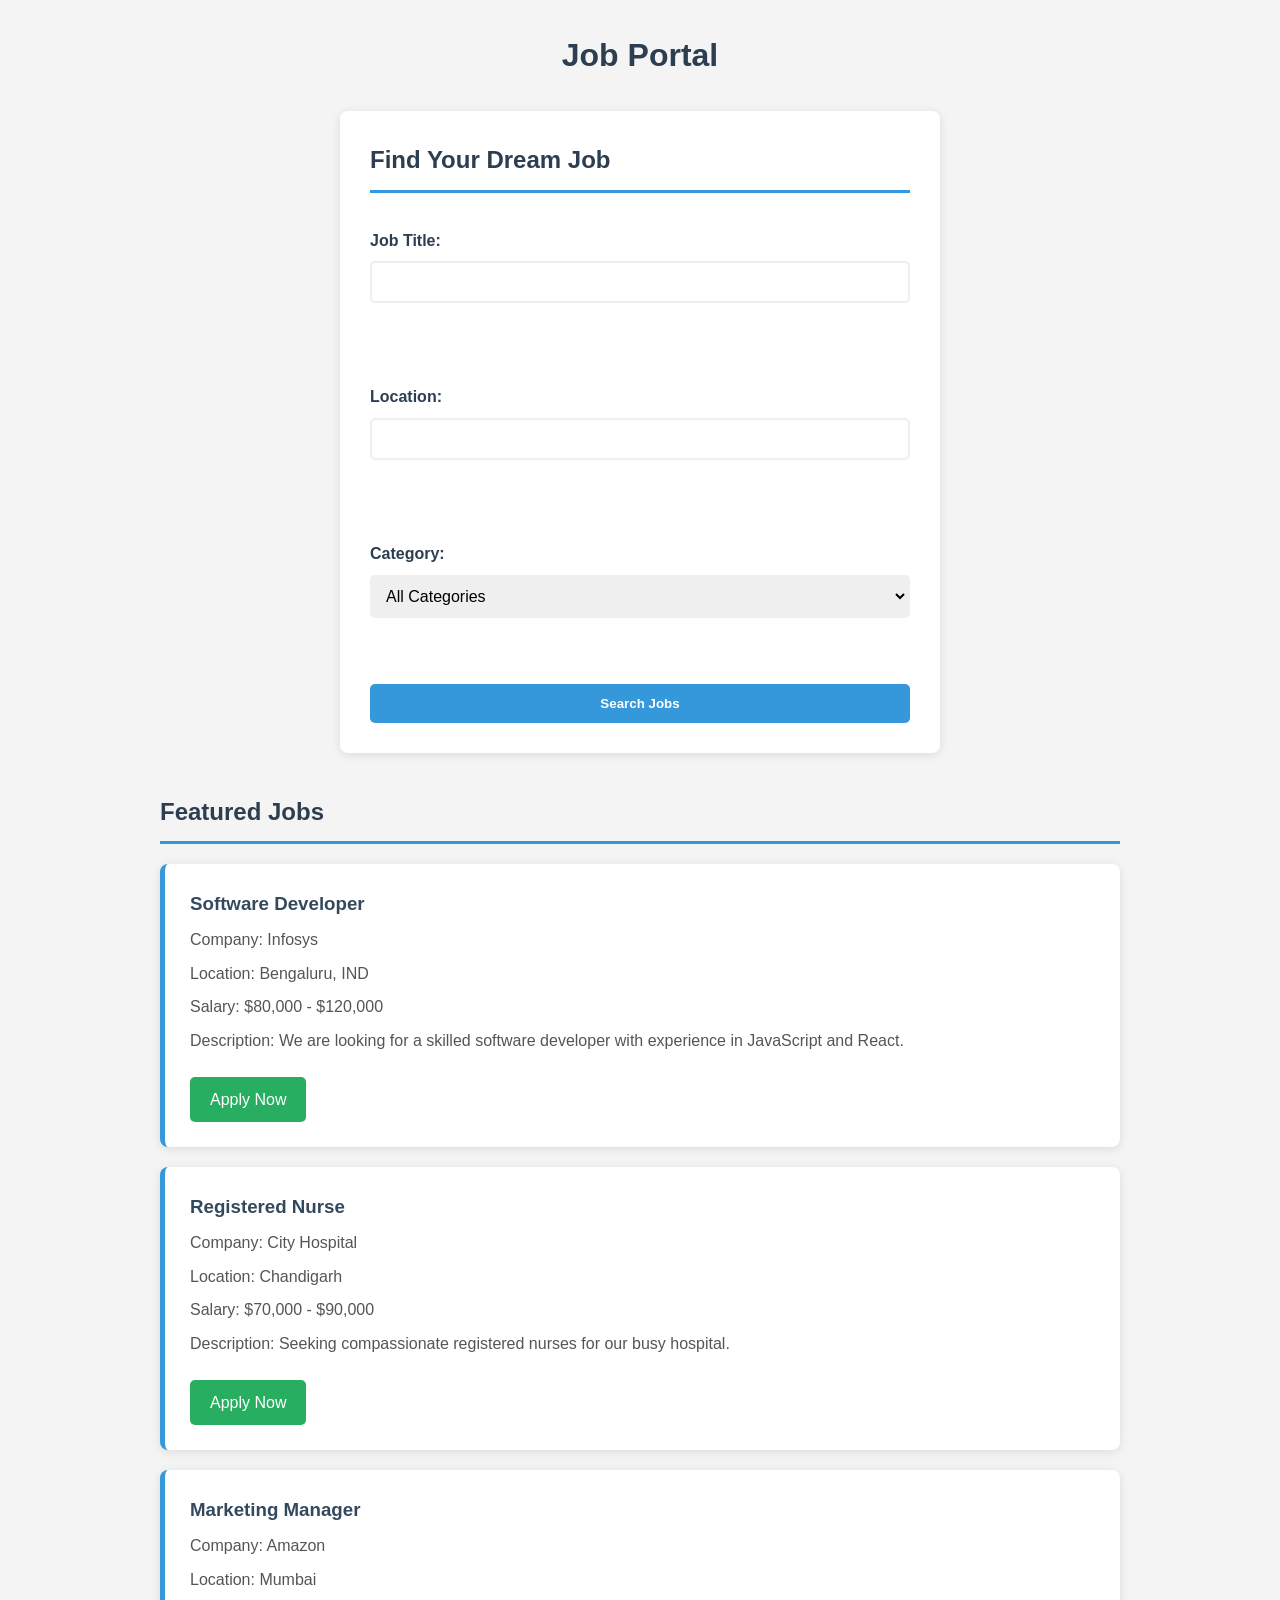
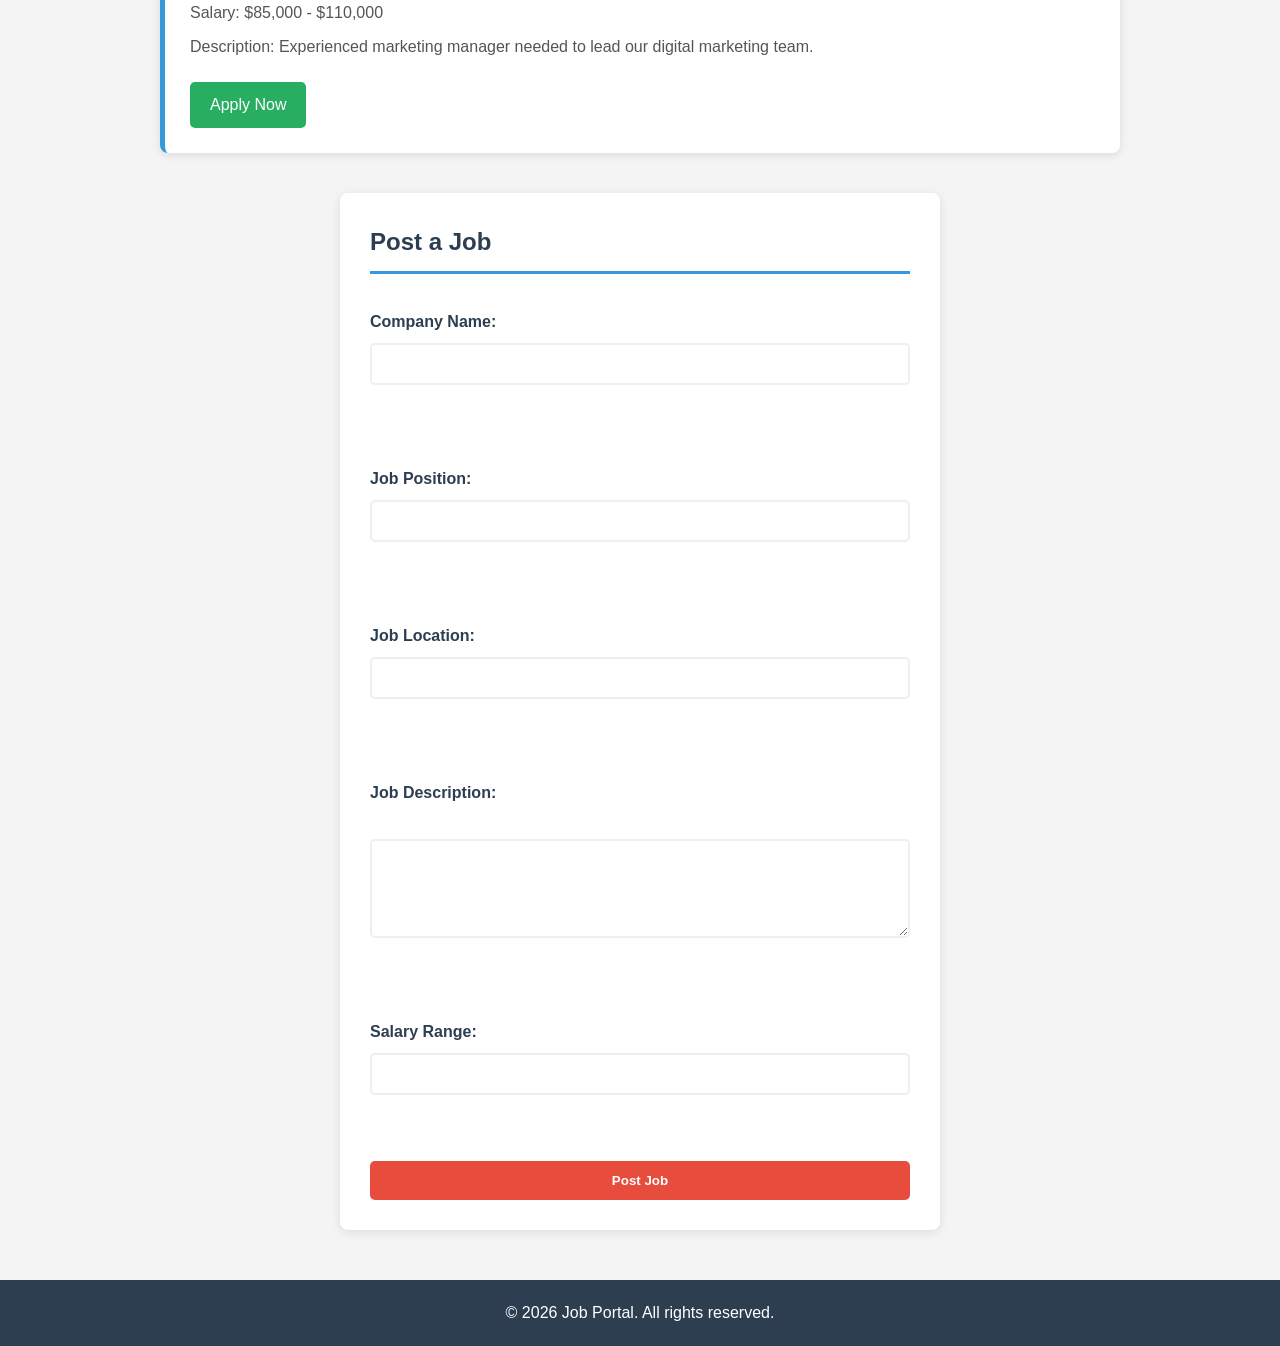
==== Job portal/jobportal.html @ fef6d034 "Add job portal HTML and CSS" ====
<!DOCTYPE html>
<html lang="en">
<head>
    <meta charset="UTF-8">
    <meta name="viewport" content="width=device-width, initial-scale=1.0">
    <title>Job Portal</title>
    <link rel="stylesheet" href="index.css">
</head>
<body>
    <h1>Job Portal</h1>

    <div class="form">
        <h2>Find Your Dream Job</h2>
        <form>
            <label for="job-title">Job Title:</label>
            <input type="text" id="job-title"><br><br>
            
            <label for="location">Location:</label>
            <input type="text" id="location"><br><br>
            
            <label for="category">Category:</label>
            <select id="category">
                <option value="">All Categories</option>
                <option value="technology">Technology</option>
                <option value="healthcare">Healthcare</option>
                <option value="education">Education</option>
                <option value="finance">Finance</option>
                <option value="marketing">Marketing</option>
            </select><br><br>
            
            <input type="submit" value="Search Jobs">
        </form>
    </div>


    <div class="jobs">
        <h2>Featured Jobs</h2>

        <div class="software">
            <h3>Software Developer</h3>
            <p>Company: Infosys</p>
            <p>Location: Bengaluru, IND</p>
            <p>Salary: $80,000 - $120,000</p>
            <p>Description: We are looking for a skilled software developer with experience in JavaScript and React.</p>
            <a href="#">Apply Now</a>
        </div>

        <div class="nurse">
            <h3>Registered Nurse</h3>
            <p>Company: City Hospital</p>
            <p>Location: Chandigarh</p>
            <p>Salary: $70,000 - $90,000</p>
            <p>Description: Seeking compassionate registered nurses for our busy hospital.</p>
            <a href="#">Apply Now</a>
        </div>

        <div class="marketing">
            <h3>Marketing Manager</h3>
            <p>Company: Amazon</p>
            <p>Location: Mumbai</p>
            <p>Salary: $85,000 - $110,000</p>
            <p>Description: Experienced marketing manager needed to lead our digital marketing team.</p>
            <a href="#">Apply Now</a>
        </div>
    </div>

    <div class="post">
        <h2>Post a Job</h2>

        <form>
            <label for="company-name">Company Name:</label>
            <input type="text" id="company-name"><br><br>
            
            <label for="job-position">Job Position:</label>
            <input type="text" id="job-position"><br><br>
            
            <label for="job-location">Job Location:</label>
            <input type="text" id="job-location"><br><br>
            
            <label for="job-description">Job Description:</label><br>
            <textarea id="job-description" rows="5" cols="50"></textarea><br><br>
            
            <label for="salary-range">Salary Range:</label>
            <input type="text" id="salary-range"><br><br>
            
            <input type="submit" value="Post Job">
        </form>
    </div>

    <footer>
        <p>&copy; 2026 Job Portal. All rights reserved.</p>
    </footer>
</body>
---- Job portal/index.css ----
* {
    margin: 0;
    padding: 0;
    box-sizing: border-box;
}

body {
    font-family: Arial, sans-serif;
    line-height: 1.6;
    color: #333;
    background-color: #f4f4f4;
}

h1 {
    text-align: center;
    margin: 30px 0 20px;
    color: #2c3e50;
}

h2 {
    color: #2c3e50;
    margin-bottom: 20px;
    border-bottom: 3px solid #3498db;
    padding-bottom: 10px;
}

h3 {
    color: #34495e;
}

.form, .post {
    max-width: 600px;
    margin: 30px auto;
    background: white;
    padding: 30px;
    border-radius: 8px;
    box-shadow: 0 2px 10px rgba(0, 0, 0, 0.1);
}

.form form, .post form {
    display: flex;
    flex-direction: column;
}

.form label, .post label {
    margin-top: 15px;
    font-weight: bold;
    color: #2c3e50;
}

input[type="text"], input[type="password"], select, textarea {
    padding: 10px;
    margin: 8px 0 15px 0;
    border: 2px solid #ecf0f1;
    border-radius: 5px;
    font-size: 1em;
}

input[type="submit"] {
    padding: 12px 30px;
    color: white;
    border: none;
    border-radius: 5px;
    font-weight: bold;
    cursor: pointer;
}

.form input[type="submit"] {
    background-color: #3498db;
}

.post input[type="submit"] {
    background-color: #e74c3c;
}

.jobs {
    max-width: 1000px;
    margin: 40px auto;
    padding: 0 20px;
}

.software, .nurse, .marketing {
    background: white;
    padding: 25px;
    margin: 20px 0;
    border-left: 5px solid #3498db;
    border-radius: 8px;
    box-shadow: 0 2px 10px rgba(0, 0, 0, 0.1);
}

.software p, .nurse p, .marketing p {
    margin: 8px 0;
    color: #555;
}

.software a, .nurse a, .marketing a {
    display: inline-block;
    margin-top: 15px;
    padding: 10px 20px;
    background-color: #27ae60;
    color: white;
    text-decoration: none;
    border-radius: 5px;
}

footer {
    background-color: #2c3e50;
    color: white;
    text-align: center;
    padding: 20px;
    margin-top: 50px;
}

@media (max-width: 768px) {
    .form, .post, .software, .nurse, .marketing {
        margin: 20px;
        padding: 20px;
    }
}
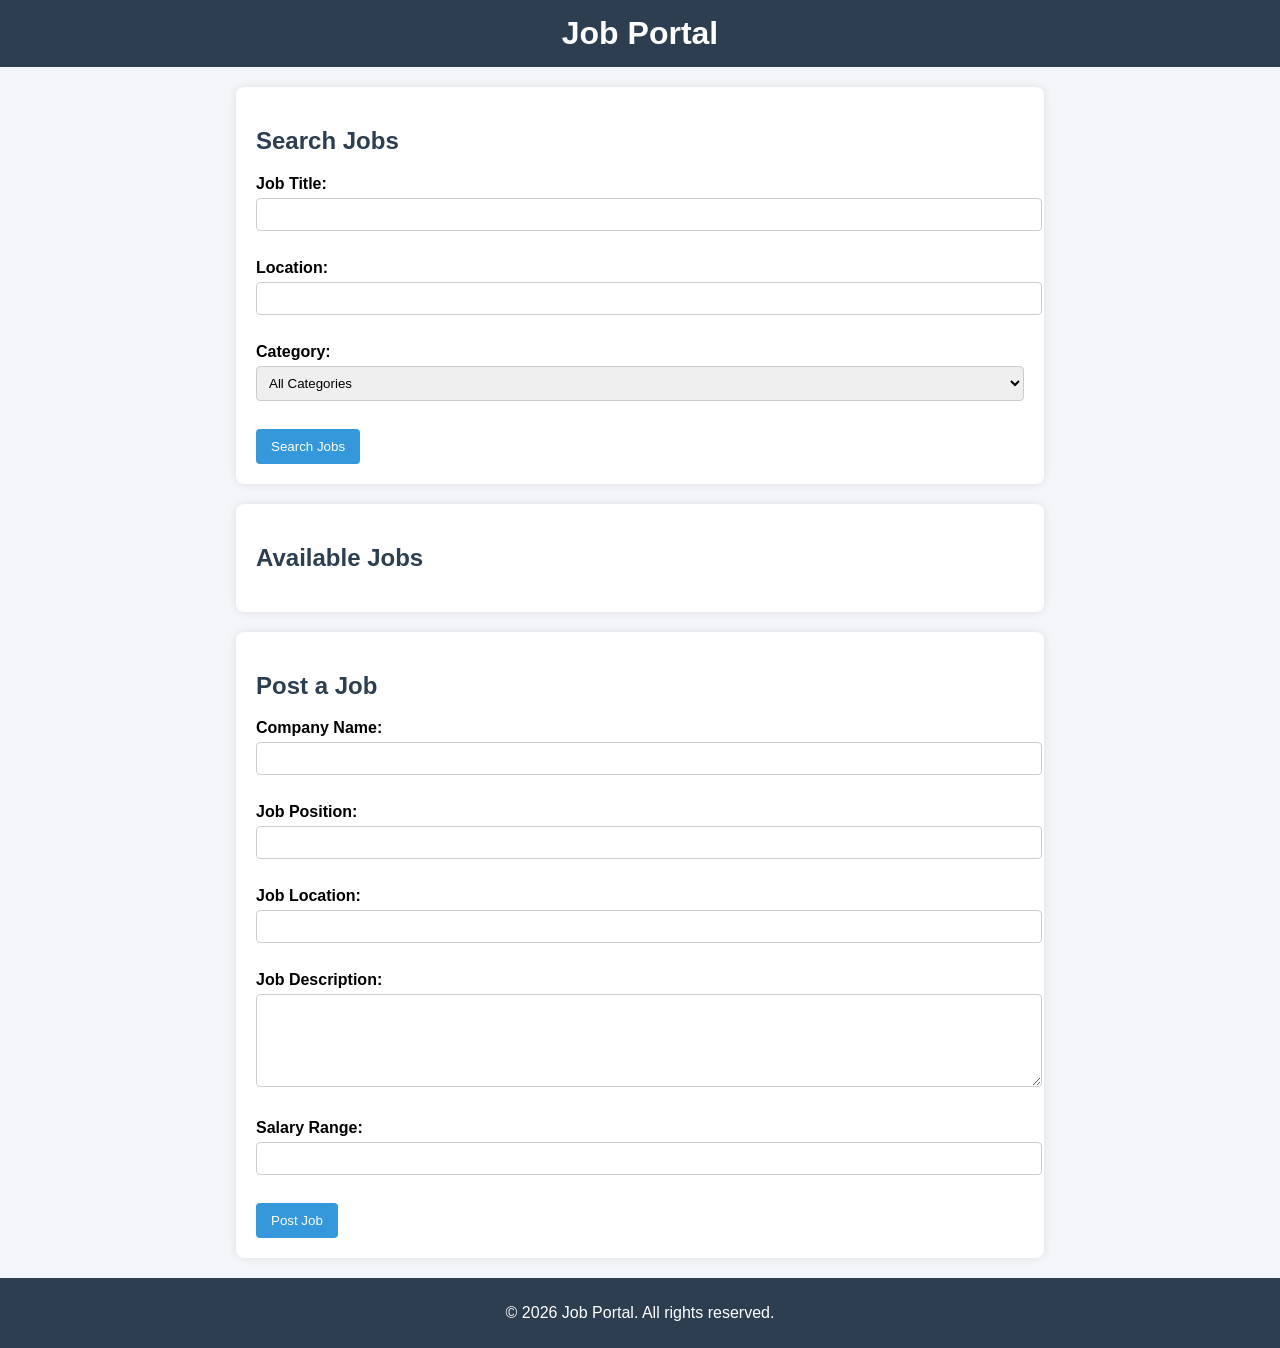
==== commit 3f4c3788: "Update job portal layout and headings" ====
--- a/Job portal/jobportal.html
+++ b/Job portal/jobportal.html
@@ -10,7 +10,7 @@
     <h1>Job Portal</h1>
 
     <div class="form">
-        <h2>Find Your Dream Job</h2>
+        <h2>Search Jobs</h2>
         <form>
             <label for="job-title">Job Title:</label>
             <input type="text" id="job-title"><br><br>
@@ -34,34 +34,7 @@
 
 
     <div class="jobs">
-        <h2>Featured Jobs</h2>
-
-        <div class="software">
-            <h3>Software Developer</h3>
-            <p>Company: Infosys</p>
-            <p>Location: Bengaluru, IND</p>
-            <p>Salary: $80,000 - $120,000</p>
-            <p>Description: We are looking for a skilled software developer with experience in JavaScript and React.</p>
-            <a href="#">Apply Now</a>
-        </div>
-
-        <div class="nurse">
-            <h3>Registered Nurse</h3>
-            <p>Company: City Hospital</p>
-            <p>Location: Chandigarh</p>
-            <p>Salary: $70,000 - $90,000</p>
-            <p>Description: Seeking compassionate registered nurses for our busy hospital.</p>
-            <a href="#">Apply Now</a>
-        </div>
-
-        <div class="marketing">
-            <h3>Marketing Manager</h3>
-            <p>Company: Amazon</p>
-            <p>Location: Mumbai</p>
-            <p>Salary: $85,000 - $110,000</p>
-            <p>Description: Experienced marketing manager needed to lead our digital marketing team.</p>
-            <a href="#">Apply Now</a>
-        </div>
+        <h2>Available Jobs</h2>
     </div>
 
     <div class="post">
@@ -86,8 +59,10 @@
             <input type="submit" value="Post Job">
         </form>
     </div>
-
+    
     <footer>
         <p>&copy; 2026 Job Portal. All rights reserved.</p>
     </footer>
-</body>+    <script src="job.js"></script>
+
+</body>
--- a/Job portal/index.css
+++ b/Job portal/index.css
@@ -1,119 +1,72 @@
-* {
+/* Body Styling */
+body {
+    font-family: Arial, sans-serif;
+    background-color: #f4f6f9;
     margin: 0;
     padding: 0;
-    box-sizing: border-box;
 }
 
-body {
-    font-family: Arial, sans-serif;
-    line-height: 1.6;
-    color: #333;
-    background-color: #f4f4f4;
+/* Main Heading */
+h1 {
+    text-align: center;
+    background-color: #2c3e50;
+    color: white;
+    padding: 15px;
+    margin: 0;
 }
 
-h1 {
-    text-align: center;
-    margin: 30px 0 20px;
+/* Section Boxes */
+.form, .jobs, .post {
+    background-color: white;
+    width: 60%;
+    margin: 20px auto;
+    padding: 20px;
+    border-radius: 8px;
+    box-shadow: 0 0 10px rgba(0, 0, 0, 0.1);
+}
+
+/* Section Headings */
+h2 {
     color: #2c3e50;
 }
 
-h2 {
-    color: #2c3e50;
-    margin-bottom: 20px;
-    border-bottom: 3px solid #3498db;
-    padding-bottom: 10px;
+/* Labels */
+label {
+    font-weight: bold;
 }
 
-h3 {
-    color: #34495e;
+/* Input Fields and Select */
+input[type="text"],
+select,
+textarea {
+    width: 100%;
+    padding: 8px;
+    margin-top: 5px;
+    margin-bottom: 10px;
+    border: 1px solid #ccc;
+    border-radius: 4px;
 }
 
-.form, .post {
-    max-width: 600px;
-    margin: 30px auto;
-    background: white;
-    padding: 30px;
-    border-radius: 8px;
-    box-shadow: 0 2px 10px rgba(0, 0, 0, 0.1);
-}
-
-.form form, .post form {
-    display: flex;
-    flex-direction: column;
-}
-
-.form label, .post label {
-    margin-top: 15px;
-    font-weight: bold;
-    color: #2c3e50;
-}
-
-input[type="text"], input[type="password"], select, textarea {
-    padding: 10px;
-    margin: 8px 0 15px 0;
-    border: 2px solid #ecf0f1;
-    border-radius: 5px;
-    font-size: 1em;
-}
-
+/* Buttons */
 input[type="submit"] {
-    padding: 12px 30px;
+    background-color: #3498db;
     color: white;
+    padding: 10px 15px;
     border: none;
-    border-radius: 5px;
-    font-weight: bold;
+    border-radius: 4px;
     cursor: pointer;
 }
 
-.form input[type="submit"] {
-    background-color: #3498db;
+/* Button Hover Effect */
+input[type="submit"]:hover {
+    background-color: #2980b9;
 }
 
-.post input[type="submit"] {
-    background-color: #e74c3c;
-}
-
-.jobs {
-    max-width: 1000px;
-    margin: 40px auto;
-    padding: 0 20px;
-}
-
-.software, .nurse, .marketing {
-    background: white;
-    padding: 25px;
-    margin: 20px 0;
-    border-left: 5px solid #3498db;
-    border-radius: 8px;
-    box-shadow: 0 2px 10px rgba(0, 0, 0, 0.1);
-}
-
-.software p, .nurse p, .marketing p {
-    margin: 8px 0;
-    color: #555;
-}
-
-.software a, .nurse a, .marketing a {
-    display: inline-block;
-    margin-top: 15px;
-    padding: 10px 20px;
-    background-color: #27ae60;
-    color: white;
-    text-decoration: none;
-    border-radius: 5px;
-}
-
+/* Footer */
 footer {
+    text-align: center;
     background-color: #2c3e50;
     color: white;
-    text-align: center;
-    padding: 20px;
-    margin-top: 50px;
+    padding: 10px;
+    margin-top: 20px;
 }
-
-@media (max-width: 768px) {
-    .form, .post, .software, .nurse, .marketing {
-        margin: 20px;
-        padding: 20px;
-    }
-}
